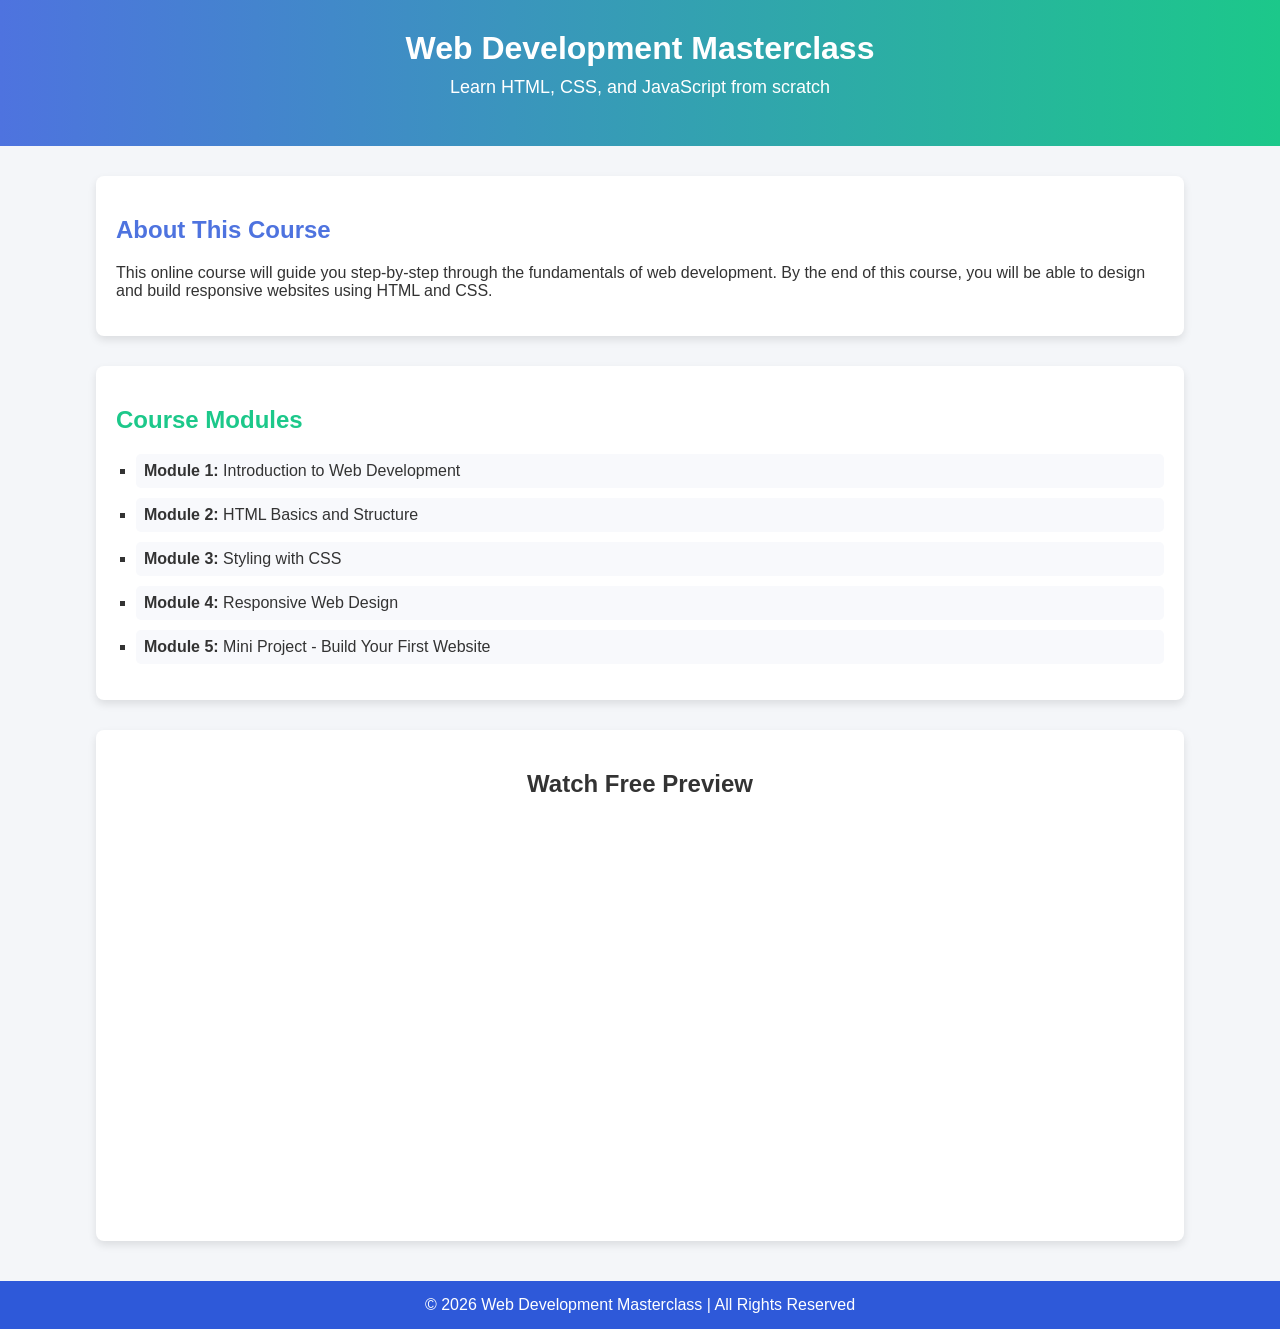
==== index.html @ dd1cc12c "Add files via upload" ====
<!DOCTYPE html>
<html lang="en">
<head>
<meta charset="UTF-8">
<meta name="viewport" content="width=device-width, initial-scale=1.0">
<title>Web Development Masterclass</title>

<style>
    body {
        margin: 0;
        font-family: Arial, sans-serif;
        background-color: #f4f6f9;
        color: #333;
    }

    header {
        background: linear-gradient(90deg, #4e73df, #1cc88a);
        color: white;
        padding: 30px;
        text-align: center;
    }

    header h1 {
        margin: 0;
        font-size: 32px;
    }

    header p {
        margin-top: 10px;
        font-size: 18px;
    }

    .container {
        width: 85%;
        margin: 30px auto;
    }

    .course-info {
        background: white;
        padding: 20px;
        border-radius: 8px;
        box-shadow: 0 4px 8px rgba(0,0,0,0.1);
        margin-bottom: 30px;
    }

    .course-info h2 {
        color: #4e73df;
    }

    .modules {
        background: white;
        padding: 20px;
        border-radius: 8px;
        box-shadow: 0 4px 8px rgba(0,0,0,0.1);
        margin-bottom: 30px;
    }

    .modules h2 {
        color: #1cc88a;
    }

    .modules ul {
        list-style-type: square;
        padding-left: 20px;
    }

    .modules li {
        margin-bottom: 10px;
        padding: 8px;
        background-color: #f8f9fc;
        border-radius: 5px;
    }

    .video-section {
        text-align: center;
        background: white;
        padding: 20px;
        border-radius: 8px;
        box-shadow: 0 4px 8px rgba(0,0,0,0.1);
    }

    iframe {
        width: 100%;
        max-width: 700px;
        height: 400px;
        border-radius: 8px;
    }

    footer {
        background-color: #2e59d9;
        color: white;
        text-align: center;
        padding: 15px;
        margin-top: 40px;
    }

    @media (max-width: 768px) {
        iframe {
            height: 250px;
        }
    }
</style>

</head>
<body>

<header>
    <h1>Web Development Masterclass</h1>
    <p>Learn HTML, CSS, and JavaScript from scratch</p>
</header>

<div class="container">

    <div class="course-info">
        <h2>About This Course</h2>
        <p>
            This online course will guide you step-by-step through the fundamentals of 
            web development. By the end of this course, you will be able to design and 
            build responsive websites using HTML and CSS.
        </p>
    </div>

    <div class="modules">
        <h2>Course Modules</h2>
        <ul>
            <li><strong>Module 1:</strong> Introduction to Web Development</li>
            <li><strong>Module 2:</strong> HTML Basics and Structure</li>
            <li><strong>Module 3:</strong> Styling with CSS</li>
            <li><strong>Module 4:</strong> Responsive Web Design</li>
            <li><strong>Module 5:</strong> Mini Project - Build Your First Website</li>
        </ul>
    </div>

    <div class="video-section">
        <h2>Watch Free Preview</h2>
        <!-- Embedded YouTube Tutorial -->
        <iframe 
            src="https://www.youtube.com/embed/qz0aGYrrlhU" 
            title="YouTube video tutorial" 
            frameborder="0" 
            allowfullscreen>
        </iframe>
    </div>

</div>

<footer>
    © 2026 Web Development Masterclass | All Rights Reserved
</footer>

</body>
</html>
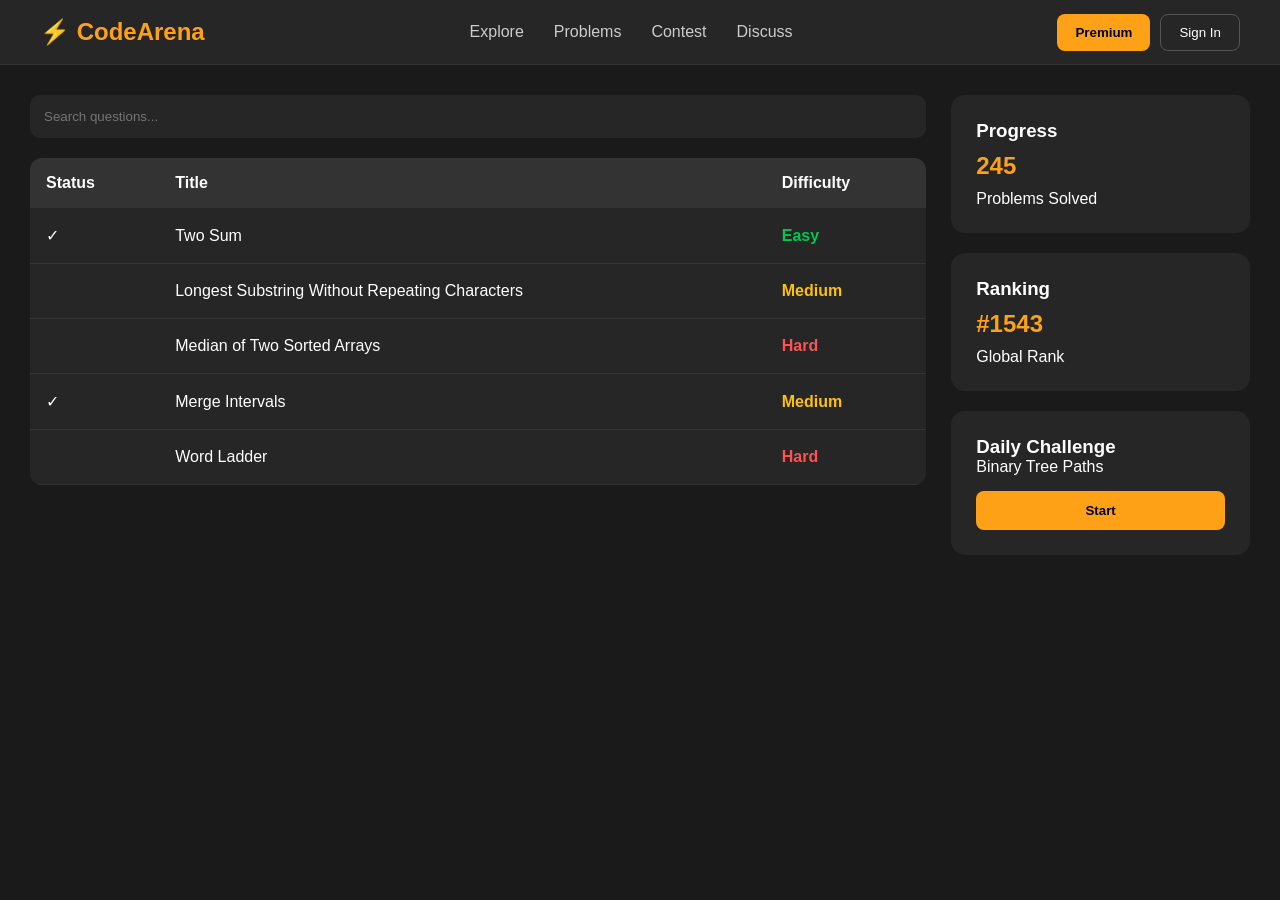
==== commit 62a128e0: "Add files via upload" ====
--- a/index.html
+++ b/index.html
@@ -1,152 +1,104 @@
-<!DOCTYPE html>
-<html lang="en">
-<head>
-<meta charset="UTF-8">
-<meta name="viewport" content="width=device-width, initial-scale=1.0">
-<title>Web Development Masterclass</title>
-
-<style>
-    body {
-        margin: 0;
-        font-family: Arial, sans-serif;
-        background-color: #f4f6f9;
-        color: #333;
-    }
-
-    header {
-        background: linear-gradient(90deg, #4e73df, #1cc88a);
-        color: white;
-        padding: 30px;
-        text-align: center;
-    }
-
-    header h1 {
-        margin: 0;
-        font-size: 32px;
-    }
-
-    header p {
-        margin-top: 10px;
-        font-size: 18px;
-    }
-
-    .container {
-        width: 85%;
-        margin: 30px auto;
-    }
-
-    .course-info {
-        background: white;
-        padding: 20px;
-        border-radius: 8px;
-        box-shadow: 0 4px 8px rgba(0,0,0,0.1);
-        margin-bottom: 30px;
-    }
-
-    .course-info h2 {
-        color: #4e73df;
-    }
-
-    .modules {
-        background: white;
-        padding: 20px;
-        border-radius: 8px;
-        box-shadow: 0 4px 8px rgba(0,0,0,0.1);
-        margin-bottom: 30px;
-    }
-
-    .modules h2 {
-        color: #1cc88a;
-    }
-
-    .modules ul {
-        list-style-type: square;
-        padding-left: 20px;
-    }
-
-    .modules li {
-        margin-bottom: 10px;
-        padding: 8px;
-        background-color: #f8f9fc;
-        border-radius: 5px;
-    }
-
-    .video-section {
-        text-align: center;
-        background: white;
-        padding: 20px;
-        border-radius: 8px;
-        box-shadow: 0 4px 8px rgba(0,0,0,0.1);
-    }
-
-    iframe {
-        width: 100%;
-        max-width: 700px;
-        height: 400px;
-        border-radius: 8px;
-    }
-
-    footer {
-        background-color: #2e59d9;
-        color: white;
-        text-align: center;
-        padding: 15px;
-        margin-top: 40px;
-    }
-
-    @media (max-width: 768px) {
-        iframe {
-            height: 250px;
-        }
-    }
-</style>
-
-</head>
-<body>
-
-<header>
-    <h1>Web Development Masterclass</h1>
-    <p>Learn HTML, CSS, and JavaScript from scratch</p>
-</header>
-
-<div class="container">
-
-    <div class="course-info">
-        <h2>About This Course</h2>
-        <p>
-            This online course will guide you step-by-step through the fundamentals of 
-            web development. By the end of this course, you will be able to design and 
-            build responsive websites using HTML and CSS.
-        </p>
-    </div>
-
-    <div class="modules">
-        <h2>Course Modules</h2>
-        <ul>
-            <li><strong>Module 1:</strong> Introduction to Web Development</li>
-            <li><strong>Module 2:</strong> HTML Basics and Structure</li>
-            <li><strong>Module 3:</strong> Styling with CSS</li>
-            <li><strong>Module 4:</strong> Responsive Web Design</li>
-            <li><strong>Module 5:</strong> Mini Project - Build Your First Website</li>
-        </ul>
-    </div>
-
-    <div class="video-section">
-        <h2>Watch Free Preview</h2>
-        <!-- Embedded YouTube Tutorial -->
-        <iframe 
-            src="https://www.youtube.com/embed/qz0aGYrrlhU" 
-            title="YouTube video tutorial" 
-            frameborder="0" 
-            allowfullscreen>
-        </iframe>
-    </div>
-
-</div>
-
-<footer>
-    © 2026 Web Development Masterclass | All Rights Reserved
-</footer>
-
-</body>
+<!DOCTYPE html>
+<html lang="en">
+<head>
+<meta charset="UTF-8">
+<meta name="viewport" content="width=device-width, initial-scale=1.0">
+<title>Code Platform</title>
+<link rel="stylesheet" href="style.css">
+</head>
+<body>
+
+<header>
+    <div class="logo">⚡ CodeArena</div>
+
+    <nav>
+        <a href="#">Explore</a>
+        <a href="#">Problems</a>
+        <a href="#">Contest</a>
+        <a href="#">Discuss</a>
+    </nav>
+
+    <div class="right-nav">
+        <button class="premium">Premium</button>
+        <button class="signin">Sign In</button>
+    </div>
+</header>
+
+<div class="container">
+
+    <div class="main">
+
+        <div class="search-box">
+            <input type="text" placeholder="Search questions...">
+        </div>
+
+        <table>
+            <thead>
+                <tr>
+                    <th>Status</th>
+                    <th>Title</th>
+                    <th>Difficulty</th>
+                </tr>
+            </thead>
+
+            <tbody>
+                <tr>
+                    <td>✓</td>
+                    <td>Two Sum</td>
+                    <td class="easy">Easy</td>
+                </tr>
+
+                <tr>
+                    <td></td>
+                    <td>Longest Substring Without Repeating Characters</td>
+                    <td class="medium">Medium</td>
+                </tr>
+
+                <tr>
+                    <td></td>
+                    <td>Median of Two Sorted Arrays</td>
+                    <td class="hard">Hard</td>
+                </tr>
+
+                <tr>
+                    <td>✓</td>
+                    <td>Merge Intervals</td>
+                    <td class="medium">Medium</td>
+                </tr>
+
+                <tr>
+                    <td></td>
+                    <td>Word Ladder</td>
+                    <td class="hard">Hard</td>
+                </tr>
+            </tbody>
+        </table>
+
+    </div>
+
+    <aside>
+
+        <div class="card">
+            <h3>Progress</h3>
+            <h1>245</h1>
+            <p>Problems Solved</p>
+        </div>
+
+        <div class="card">
+            <h3>Ranking</h3>
+            <h1>#1543</h1>
+            <p>Global Rank</p>
+        </div>
+
+        <div class="card">
+            <h3>Daily Challenge</h3>
+            <p>Binary Tree Paths</p>
+            <button>Start</button>
+        </div>
+
+    </aside>
+
+</div>
+
+</body>
 </html>
--- a/style.css
+++ b/style.css
@@ -0,0 +1,175 @@
+ *{
+margin:0;
+padding:0;
+box-sizing:border-box;
+font-family:Inter,sans-serif;
+}
+
+body{
+background:#1a1a1a;
+color:white;
+}
+
+header{
+height:65px;
+background:#262626;
+display:flex;
+justify-content:space-between;
+align-items:center;
+padding:0 40px;
+border-bottom:1px solid #333;
+}
+
+.logo{
+font-size:24px;
+font-weight:700;
+color:#ffa116;
+}
+
+nav{
+display:flex;
+gap:30px;
+}
+
+nav a{
+color:#ccc;
+text-decoration:none;
+}
+
+nav a:hover{
+color:white;
+}
+
+.right-nav{
+display:flex;
+gap:10px;
+}
+
+button{
+cursor:pointer;
+}
+
+.premium{
+background:#ffa116;
+border:none;
+padding:10px 18px;
+border-radius:8px;
+font-weight:bold;
+}
+
+.signin{
+background:transparent;
+border:1px solid #555;
+color:white;
+padding:10px 18px;
+border-radius:8px;
+}
+
+.container{
+display:flex;
+padding:30px;
+gap:25px;
+}
+
+.main{
+flex:3;
+}
+
+.search-box{
+margin-bottom:20px;
+}
+
+.search-box input{
+width:100%;
+padding:14px;
+background:#262626;
+border:none;
+outline:none;
+color:white;
+border-radius:10px;
+}
+
+table{
+width:100%;
+border-collapse:collapse;
+background:#262626;
+border-radius:12px;
+overflow:hidden;
+}
+
+thead{
+background:#333;
+}
+
+th{
+padding:16px;
+text-align:left;
+}
+
+td{
+padding:18px 16px;
+border-bottom:1px solid #333;
+}
+
+tbody tr:hover{
+background:#2f2f2f;
+}
+
+.easy{
+color:#00c853;
+font-weight:bold;
+}
+
+.medium{
+color:#ffc107;
+font-weight:bold;
+}
+
+.hard{
+color:#ff5252;
+font-weight:bold;
+}
+
+aside{
+flex:1;
+display:flex;
+flex-direction:column;
+gap:20px;
+}
+
+.card{
+background:#262626;
+padding:25px;
+border-radius:14px;
+}
+
+.card h1{
+margin:10px 0;
+color:#ffa116;
+}
+
+.card button{
+margin-top:15px;
+width:100%;
+padding:12px;
+background:#ffa116;
+border:none;
+border-radius:8px;
+font-weight:bold;
+}
+
+@media(max-width:900px){
+
+.container{
+flex-direction:column;
+}
+
+header{
+padding:0 15px;
+}
+
+nav{
+display:none;
+}
+
+}
